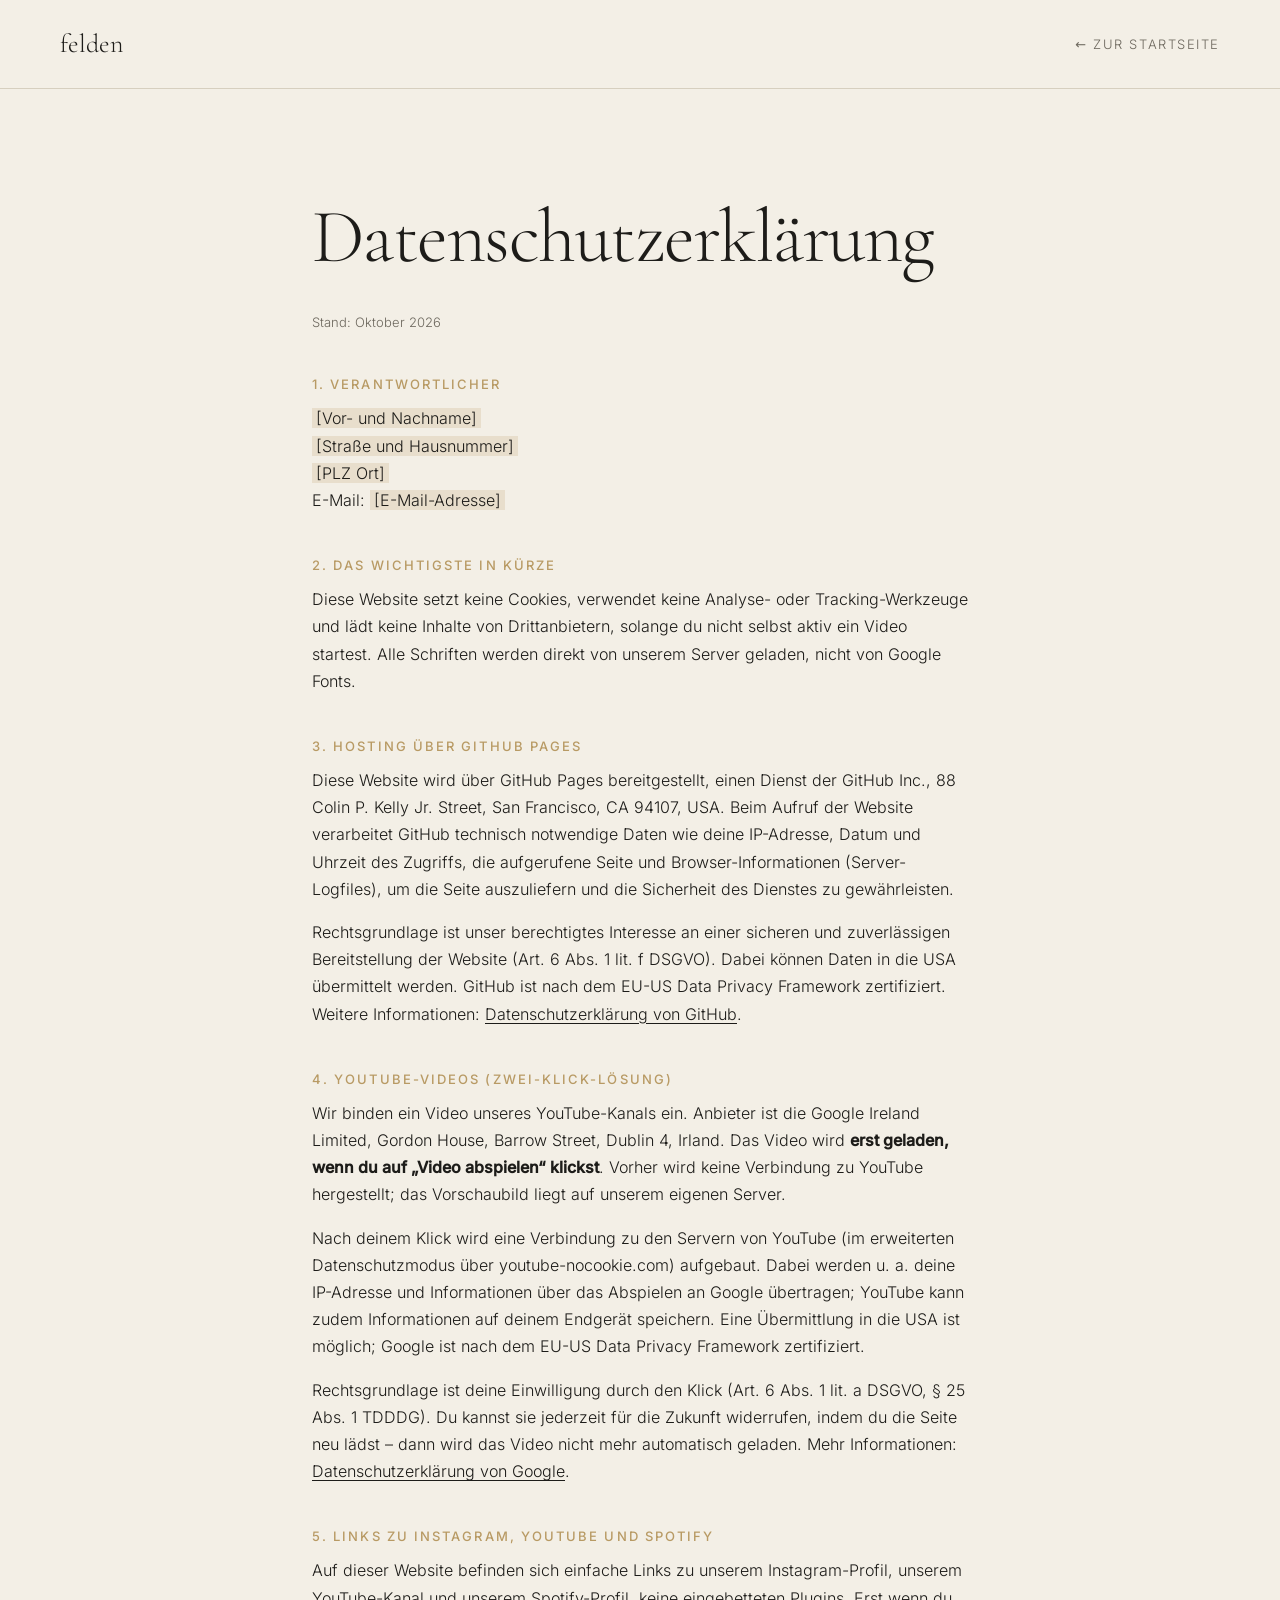
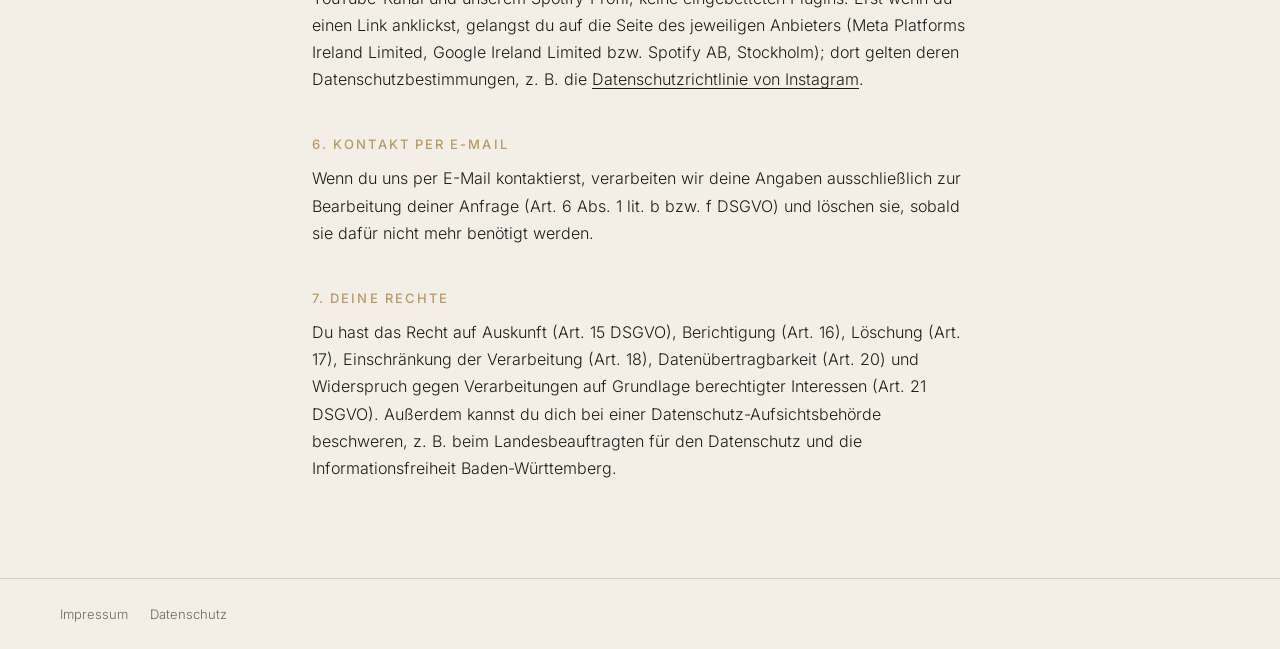
==== datenschutz.html @ 0a85f989 "initial commit" ====
<!doctype html>
<html lang="de">
<head>
<meta charset="utf-8">
<meta name="viewport" content="width=device-width, initial-scale=1">
<meta name="robots" content="noindex">
<title>Datenschutz – felden</title>
<link rel="stylesheet" href="fonts/fonts.css">
<style>
  *{box-sizing:border-box;margin:0;padding:0}
  body{background:#f3efe6;color:#1d1c19;font-family:'Inter',system-ui,sans-serif;font-weight:300;font-size:16px;line-height:1.7;-webkit-font-smoothing:antialiased}
  a{color:inherit;text-underline-offset:3px}
  header{display:flex;justify-content:space-between;align-items:center;padding:22px clamp(16px,5vw,60px);border-bottom:1px solid #d6cfbf}
  header a{text-decoration:none}
  .logo{font-family:'Cormorant Garamond',Georgia,serif;font-size:26px;font-weight:300}
  .back{font-size:13px;letter-spacing:.12em;text-transform:uppercase;color:#6d685e}
  .back:hover{color:#1d1c19}
  main{max-width:720px;margin:0 auto;padding:clamp(56px,9vw,110px) clamp(16px,5vw,32px) 80px}
  h1{font-family:'Cormorant Garamond',Georgia,serif;font-weight:300;font-size:clamp(44px,7vw,76px);line-height:1;letter-spacing:-.02em;margin-bottom:36px;hyphens:manual}
  h2{font-size:13px;font-weight:500;letter-spacing:.16em;text-transform:uppercase;color:#b89a64;margin:40px 0 10px}
  p{margin-bottom:1em}
  p.small{font-size:13px;color:#6d685e}
  mark{background:#b89a6433;color:inherit;padding:0 4px}
  footer{display:flex;gap:22px;padding:24px clamp(16px,5vw,60px);border-top:1px solid #d6cfbf;font-size:13px;color:#6d685e}
  footer a{text-decoration:none}
</style>
</head>
<body>
<header><a class="logo" href="index.html">felden</a><a class="back" href="index.html">← Zur Startseite</a></header>
<main>
<h1>Datenschutz&shy;erklärung</h1>
<p class="small">Stand: Oktober 2026</p>
<h2>1. Verantwortlicher</h2>
<p><mark>[Vor- und Nachname]</mark><br><mark>[Straße und Hausnummer]</mark><br><mark>[PLZ Ort]</mark><br>E-Mail: <mark>[E-Mail-Adresse]</mark></p>
<h2>2. Das Wichtigste in Kürze</h2>
<p>Diese Website setzt keine Cookies, verwendet keine Analyse- oder Tracking-Werkzeuge und lädt keine Inhalte von Drittanbietern, solange du nicht selbst aktiv ein Video startest. Alle Schriften werden direkt von unserem Server geladen, nicht von Google Fonts.</p>
<h2>3. Hosting über GitHub Pages</h2>
<p>Diese Website wird über GitHub Pages bereitgestellt, einen Dienst der GitHub Inc., 88 Colin P. Kelly Jr. Street, San Francisco, CA 94107, USA. Beim Aufruf der Website verarbeitet GitHub technisch notwendige Daten wie deine IP-Adresse, Datum und Uhrzeit des Zugriffs, die aufgerufene Seite und Browser-Informationen (Server-Logfiles), um die Seite auszuliefern und die Sicherheit des Dienstes zu gewährleisten.</p>
<p>Rechtsgrundlage ist unser berechtigtes Interesse an einer sicheren und zuverlässigen Bereitstellung der Website (Art. 6 Abs. 1 lit. f DSGVO). Dabei können Daten in die USA übermittelt werden. GitHub ist nach dem EU-US Data Privacy Framework zertifiziert. Weitere Informationen: <a href="https://docs.github.com/de/site-policy/privacy-policies/github-general-privacy-statement" target="_blank" rel="noopener">Datenschutzerklärung von GitHub</a>.</p>
<h2>4. YouTube-Videos (Zwei-Klick-Lösung)</h2>
<p>Wir binden ein Video unseres YouTube-Kanals ein. Anbieter ist die Google Ireland Limited, Gordon House, Barrow Street, Dublin 4, Irland. Das Video wird <strong>erst geladen, wenn du auf „Video abspielen“ klickst</strong>. Vorher wird keine Verbindung zu YouTube hergestellt; das Vorschaubild liegt auf unserem eigenen Server.</p>
<p>Nach deinem Klick wird eine Verbindung zu den Servern von YouTube (im erweiterten Datenschutzmodus über youtube-nocookie.com) aufgebaut. Dabei werden u.&nbsp;a. deine IP-Adresse und Informationen über das Abspielen an Google übertragen; YouTube kann zudem Informationen auf deinem Endgerät speichern. Eine Übermittlung in die USA ist möglich; Google ist nach dem EU-US Data Privacy Framework zertifiziert.</p>
<p>Rechtsgrundlage ist deine Einwilligung durch den Klick (Art. 6 Abs. 1 lit. a DSGVO, § 25 Abs. 1 TDDDG). Du kannst sie jederzeit für die Zukunft widerrufen, indem du die Seite neu lädst – dann wird das Video nicht mehr automatisch geladen. Mehr Informationen: <a href="https://policies.google.com/privacy?hl=de" target="_blank" rel="noopener">Datenschutzerklärung von Google</a>.</p>
<h2>5. Links zu Instagram, YouTube und Spotify</h2>
<p>Auf dieser Website befinden sich einfache Links zu unserem Instagram-Profil, unserem YouTube-Kanal und unserem Spotify-Profil, keine eingebetteten Plugins. Erst wenn du einen Link anklickst, gelangst du auf die Seite des jeweiligen Anbieters (Meta Platforms Ireland Limited, Google Ireland Limited bzw. Spotify AB, Stockholm); dort gelten deren Datenschutzbestimmungen, z.&nbsp;B. die <a href="https://privacycenter.instagram.com/policy" target="_blank" rel="noopener">Datenschutzrichtlinie von Instagram</a>.</p>
<h2>6. Kontakt per E-Mail</h2>
<p>Wenn du uns per E-Mail kontaktierst, verarbeiten wir deine Angaben ausschließlich zur Bearbeitung deiner Anfrage (Art. 6 Abs. 1 lit. b bzw. f DSGVO) und löschen sie, sobald sie dafür nicht mehr benötigt werden.</p>
<h2>7. Deine Rechte</h2>
<p>Du hast das Recht auf Auskunft (Art. 15 DSGVO), Berichtigung (Art. 16), Löschung (Art. 17), Einschränkung der Verarbeitung (Art. 18), Datenübertragbarkeit (Art. 20) und Widerspruch gegen Verarbeitungen auf Grundlage berechtigter Interessen (Art. 21 DSGVO). Außerdem kannst du dich bei einer Datenschutz-Aufsichtsbehörde beschweren, z.&nbsp;B. beim Landesbeauftragten für den Datenschutz und die Informationsfreiheit Baden-Württemberg.</p>
</main>
<footer><a href="impressum.html">Impressum</a><a href="datenschutz.html">Datenschutz</a></footer>
</body>
</html>
---- fonts/fonts.css ----
/* Lokal gehostete Schriften (SIL Open Font License) – keine Verbindung zu Google */
@font-face{font-family:'Cormorant Garamond';font-style:normal;font-weight:300;font-display:swap;src:url(cormorant-garamond-latin-300-normal.woff2) format('woff2');unicode-range:U+0000-00FF, U+0131, U+0152-0153, U+02BB-02BC, U+02C6, U+02DA, U+02DC, U+0304, U+0308, U+0329, U+2000-206F, U+20AC, U+2122, U+2191, U+2193, U+2212, U+2215, U+FEFF, U+FFFD}
@font-face{font-family:'Cormorant Garamond';font-style:normal;font-weight:400;font-display:swap;src:url(cormorant-garamond-latin-400-normal.woff2) format('woff2');unicode-range:U+0000-00FF, U+0131, U+0152-0153, U+02BB-02BC, U+02C6, U+02DA, U+02DC, U+0304, U+0308, U+0329, U+2000-206F, U+20AC, U+2122, U+2191, U+2193, U+2212, U+2215, U+FEFF, U+FFFD}
@font-face{font-family:'Cormorant Garamond';font-style:italic;font-weight:300;font-display:swap;src:url(cormorant-garamond-latin-300-italic.woff2) format('woff2');unicode-range:U+0000-00FF, U+0131, U+0152-0153, U+02BB-02BC, U+02C6, U+02DA, U+02DC, U+0304, U+0308, U+0329, U+2000-206F, U+20AC, U+2122, U+2191, U+2193, U+2212, U+2215, U+FEFF, U+FFFD}
@font-face{font-family:'Cormorant Garamond';font-style:italic;font-weight:400;font-display:swap;src:url(cormorant-garamond-latin-400-italic.woff2) format('woff2');unicode-range:U+0000-00FF, U+0131, U+0152-0153, U+02BB-02BC, U+02C6, U+02DA, U+02DC, U+0304, U+0308, U+0329, U+2000-206F, U+20AC, U+2122, U+2191, U+2193, U+2212, U+2215, U+FEFF, U+FFFD}
@font-face{font-family:'Inter';font-style:normal;font-weight:300;font-display:swap;src:url(inter-latin-300-normal.woff2) format('woff2');unicode-range:U+0000-00FF, U+0131, U+0152-0153, U+02BB-02BC, U+02C6, U+02DA, U+02DC, U+0304, U+0308, U+0329, U+2000-206F, U+20AC, U+2122, U+2191, U+2193, U+2212, U+2215, U+FEFF, U+FFFD}
@font-face{font-family:'Inter';font-style:normal;font-weight:400;font-display:swap;src:url(inter-latin-400-normal.woff2) format('woff2');unicode-range:U+0000-00FF, U+0131, U+0152-0153, U+02BB-02BC, U+02C6, U+02DA, U+02DC, U+0304, U+0308, U+0329, U+2000-206F, U+20AC, U+2122, U+2191, U+2193, U+2212, U+2215, U+FEFF, U+FFFD}
@font-face{font-family:'Inter';font-style:normal;font-weight:500;font-display:swap;src:url(inter-latin-500-normal.woff2) format('woff2');unicode-range:U+0000-00FF, U+0131, U+0152-0153, U+02BB-02BC, U+02C6, U+02DA, U+02DC, U+0304, U+0308, U+0329, U+2000-206F, U+20AC, U+2122, U+2191, U+2193, U+2212, U+2215, U+FEFF, U+FFFD}
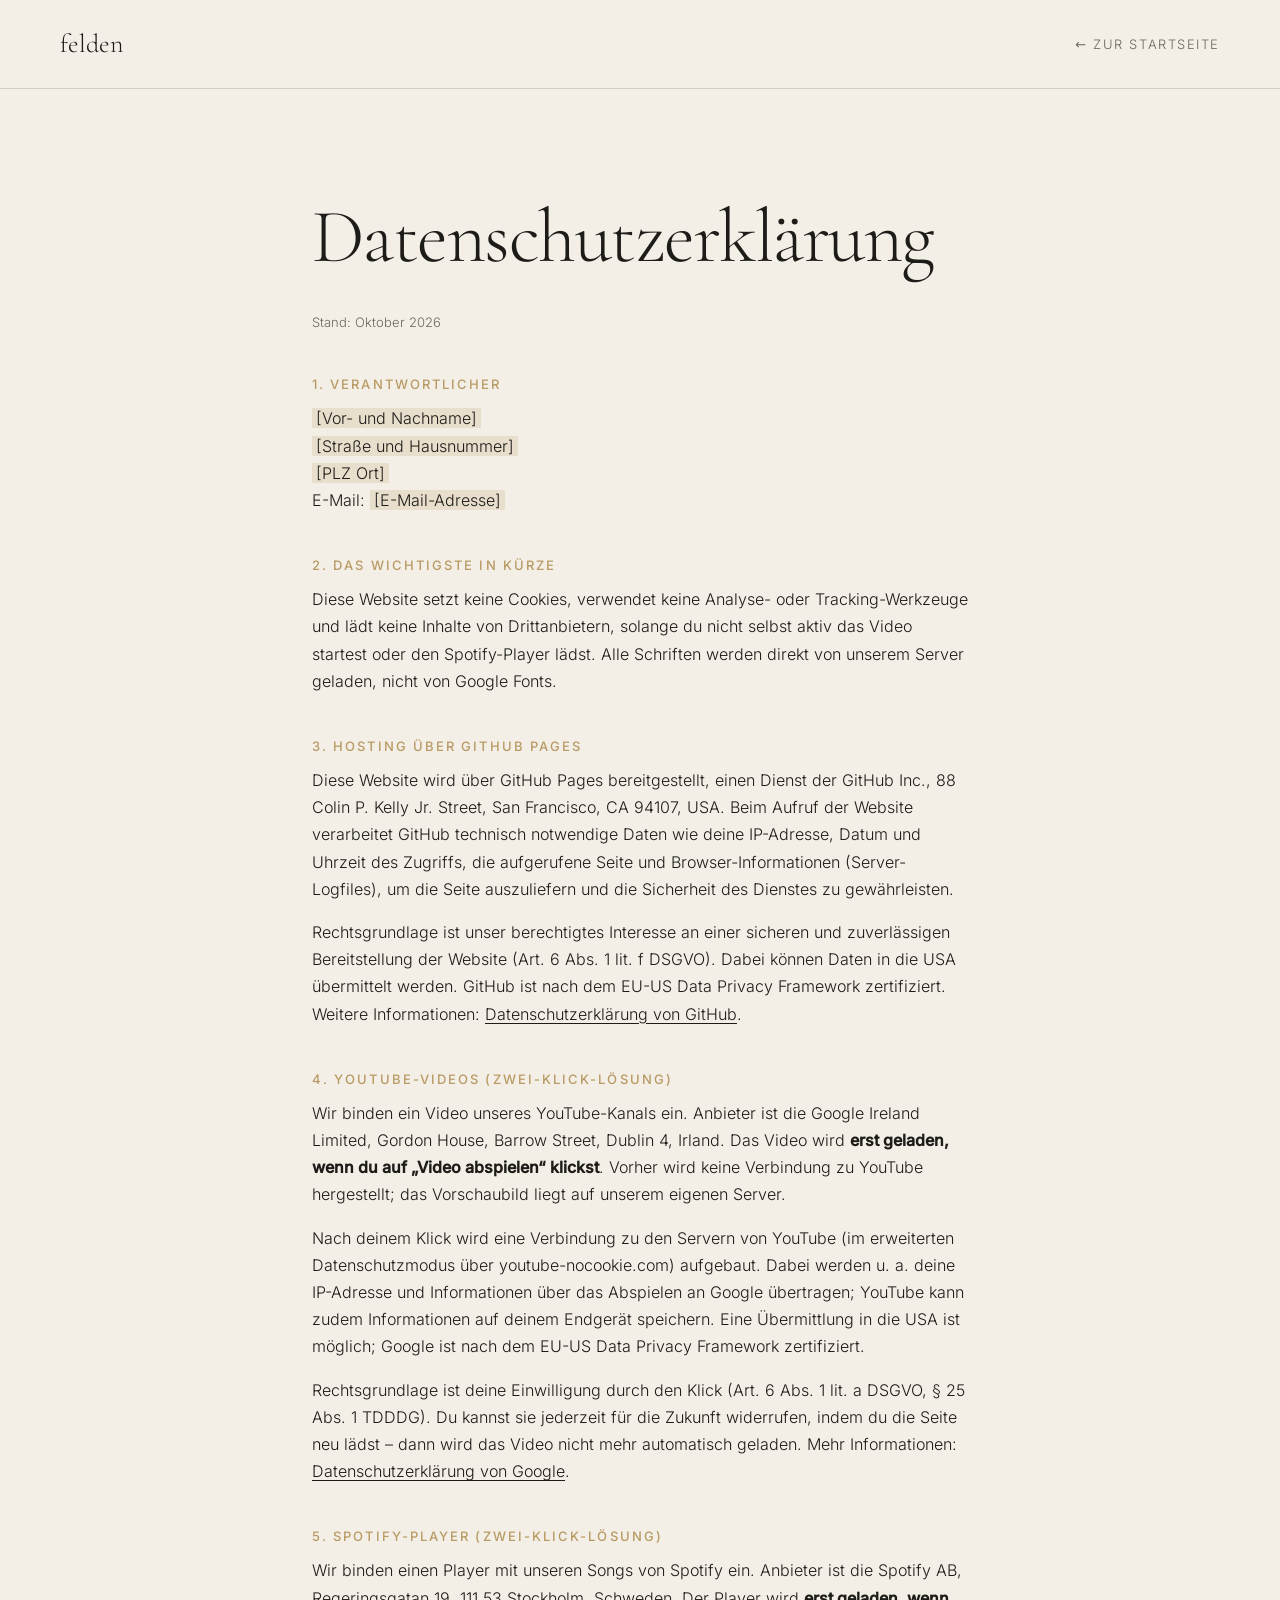
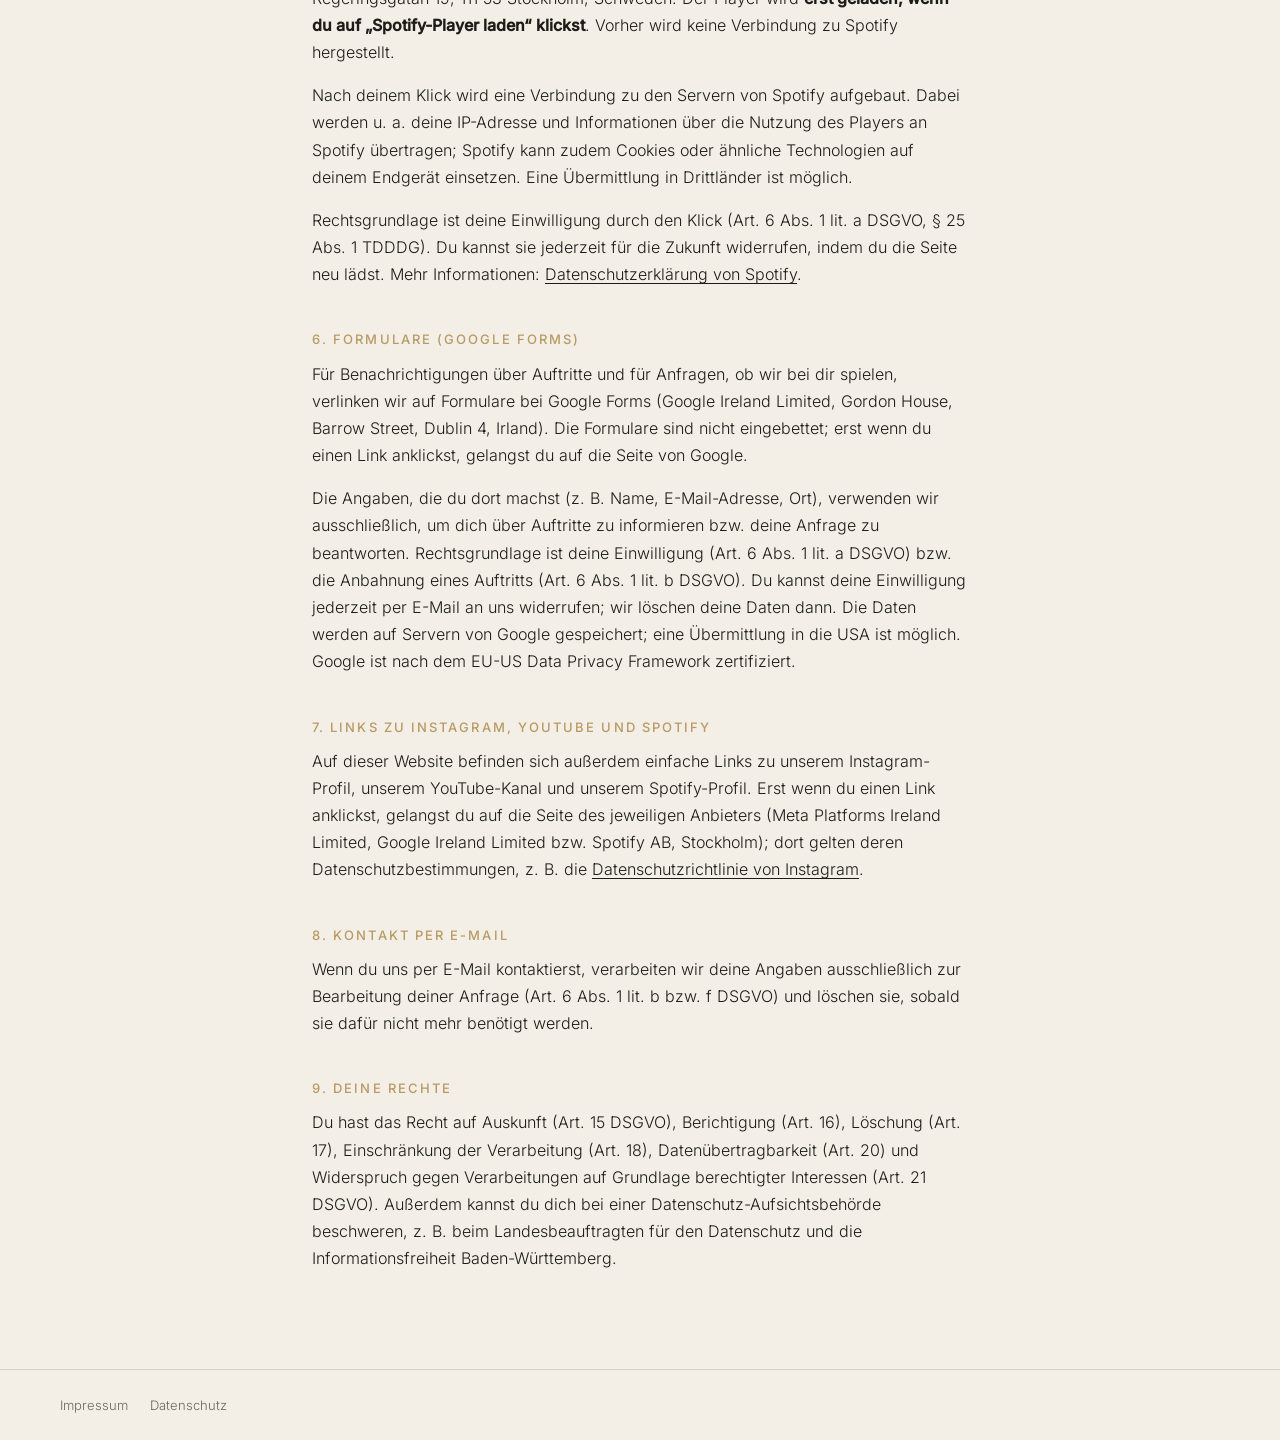
==== commit 33cc08a9: "Version 1: band first, Spotify, dates, forms" ====
--- a/datenschutz.html
+++ b/datenschutz.html
@@ -33,7 +33,7 @@
 <h2>1. Verantwortlicher</h2>
 <p><mark>[Vor- und Nachname]</mark><br><mark>[Straße und Hausnummer]</mark><br><mark>[PLZ Ort]</mark><br>E-Mail: <mark>[E-Mail-Adresse]</mark></p>
 <h2>2. Das Wichtigste in Kürze</h2>
-<p>Diese Website setzt keine Cookies, verwendet keine Analyse- oder Tracking-Werkzeuge und lädt keine Inhalte von Drittanbietern, solange du nicht selbst aktiv ein Video startest. Alle Schriften werden direkt von unserem Server geladen, nicht von Google Fonts.</p>
+<p>Diese Website setzt keine Cookies, verwendet keine Analyse- oder Tracking-Werkzeuge und lädt keine Inhalte von Drittanbietern, solange du nicht selbst aktiv das Video startest oder den Spotify-Player lädst. Alle Schriften werden direkt von unserem Server geladen, nicht von Google Fonts.</p>
 <h2>3. Hosting über GitHub Pages</h2>
 <p>Diese Website wird über GitHub Pages bereitgestellt, einen Dienst der GitHub Inc., 88 Colin P. Kelly Jr. Street, San Francisco, CA 94107, USA. Beim Aufruf der Website verarbeitet GitHub technisch notwendige Daten wie deine IP-Adresse, Datum und Uhrzeit des Zugriffs, die aufgerufene Seite und Browser-Informationen (Server-Logfiles), um die Seite auszuliefern und die Sicherheit des Dienstes zu gewährleisten.</p>
 <p>Rechtsgrundlage ist unser berechtigtes Interesse an einer sicheren und zuverlässigen Bereitstellung der Website (Art. 6 Abs. 1 lit. f DSGVO). Dabei können Daten in die USA übermittelt werden. GitHub ist nach dem EU-US Data Privacy Framework zertifiziert. Weitere Informationen: <a href="https://docs.github.com/de/site-policy/privacy-policies/github-general-privacy-statement" target="_blank" rel="noopener">Datenschutzerklärung von GitHub</a>.</p>
@@ -41,11 +41,18 @@
 <p>Wir binden ein Video unseres YouTube-Kanals ein. Anbieter ist die Google Ireland Limited, Gordon House, Barrow Street, Dublin 4, Irland. Das Video wird <strong>erst geladen, wenn du auf „Video abspielen“ klickst</strong>. Vorher wird keine Verbindung zu YouTube hergestellt; das Vorschaubild liegt auf unserem eigenen Server.</p>
 <p>Nach deinem Klick wird eine Verbindung zu den Servern von YouTube (im erweiterten Datenschutzmodus über youtube-nocookie.com) aufgebaut. Dabei werden u.&nbsp;a. deine IP-Adresse und Informationen über das Abspielen an Google übertragen; YouTube kann zudem Informationen auf deinem Endgerät speichern. Eine Übermittlung in die USA ist möglich; Google ist nach dem EU-US Data Privacy Framework zertifiziert.</p>
 <p>Rechtsgrundlage ist deine Einwilligung durch den Klick (Art. 6 Abs. 1 lit. a DSGVO, § 25 Abs. 1 TDDDG). Du kannst sie jederzeit für die Zukunft widerrufen, indem du die Seite neu lädst – dann wird das Video nicht mehr automatisch geladen. Mehr Informationen: <a href="https://policies.google.com/privacy?hl=de" target="_blank" rel="noopener">Datenschutzerklärung von Google</a>.</p>
-<h2>5. Links zu Instagram, YouTube und Spotify</h2>
-<p>Auf dieser Website befinden sich einfache Links zu unserem Instagram-Profil, unserem YouTube-Kanal und unserem Spotify-Profil, keine eingebetteten Plugins. Erst wenn du einen Link anklickst, gelangst du auf die Seite des jeweiligen Anbieters (Meta Platforms Ireland Limited, Google Ireland Limited bzw. Spotify AB, Stockholm); dort gelten deren Datenschutzbestimmungen, z.&nbsp;B. die <a href="https://privacycenter.instagram.com/policy" target="_blank" rel="noopener">Datenschutzrichtlinie von Instagram</a>.</p>
-<h2>6. Kontakt per E-Mail</h2>
+<h2>5. Spotify-Player (Zwei-Klick-Lösung)</h2>
+<p>Wir binden einen Player mit unseren Songs von Spotify ein. Anbieter ist die Spotify AB, Regeringsgatan 19, 111 53 Stockholm, Schweden. Der Player wird <strong>erst geladen, wenn du auf „Spotify-Player laden“ klickst</strong>. Vorher wird keine Verbindung zu Spotify hergestellt.</p>
+<p>Nach deinem Klick wird eine Verbindung zu den Servern von Spotify aufgebaut. Dabei werden u.&nbsp;a. deine IP-Adresse und Informationen über die Nutzung des Players an Spotify übertragen; Spotify kann zudem Cookies oder ähnliche Technologien auf deinem Endgerät einsetzen. Eine Übermittlung in Drittländer ist möglich.</p>
+<p>Rechtsgrundlage ist deine Einwilligung durch den Klick (Art. 6 Abs. 1 lit. a DSGVO, § 25 Abs. 1 TDDDG). Du kannst sie jederzeit für die Zukunft widerrufen, indem du die Seite neu lädst. Mehr Informationen: <a href="https://www.spotify.com/de/legal/privacy-policy/" target="_blank" rel="noopener">Datenschutzerklärung von Spotify</a>.</p>
+<h2>6. Formulare (Google Forms)</h2>
+<p>Für Benachrichtigungen über Auftritte und für Anfragen, ob wir bei dir spielen, verlinken wir auf Formulare bei Google Forms (Google Ireland Limited, Gordon House, Barrow Street, Dublin 4, Irland). Die Formulare sind nicht eingebettet; erst wenn du einen Link anklickst, gelangst du auf die Seite von Google.</p>
+<p>Die Angaben, die du dort machst (z.&nbsp;B. Name, E-Mail-Adresse, Ort), verwenden wir ausschließlich, um dich über Auftritte zu informieren bzw. deine Anfrage zu beantworten. Rechtsgrundlage ist deine Einwilligung (Art. 6 Abs. 1 lit. a DSGVO) bzw. die Anbahnung eines Auftritts (Art. 6 Abs. 1 lit. b DSGVO). Du kannst deine Einwilligung jederzeit per E-Mail an uns widerrufen; wir löschen deine Daten dann. Die Daten werden auf Servern von Google gespeichert; eine Übermittlung in die USA ist möglich. Google ist nach dem EU-US Data Privacy Framework zertifiziert.</p>
+<h2>7. Links zu Instagram, YouTube und Spotify</h2>
+<p>Auf dieser Website befinden sich außerdem einfache Links zu unserem Instagram-Profil, unserem YouTube-Kanal und unserem Spotify-Profil. Erst wenn du einen Link anklickst, gelangst du auf die Seite des jeweiligen Anbieters (Meta Platforms Ireland Limited, Google Ireland Limited bzw. Spotify AB, Stockholm); dort gelten deren Datenschutzbestimmungen, z.&nbsp;B. die <a href="https://privacycenter.instagram.com/policy" target="_blank" rel="noopener">Datenschutzrichtlinie von Instagram</a>.</p>
+<h2>8. Kontakt per E-Mail</h2>
 <p>Wenn du uns per E-Mail kontaktierst, verarbeiten wir deine Angaben ausschließlich zur Bearbeitung deiner Anfrage (Art. 6 Abs. 1 lit. b bzw. f DSGVO) und löschen sie, sobald sie dafür nicht mehr benötigt werden.</p>
-<h2>7. Deine Rechte</h2>
+<h2>9. Deine Rechte</h2>
 <p>Du hast das Recht auf Auskunft (Art. 15 DSGVO), Berichtigung (Art. 16), Löschung (Art. 17), Einschränkung der Verarbeitung (Art. 18), Datenübertragbarkeit (Art. 20) und Widerspruch gegen Verarbeitungen auf Grundlage berechtigter Interessen (Art. 21 DSGVO). Außerdem kannst du dich bei einer Datenschutz-Aufsichtsbehörde beschweren, z.&nbsp;B. beim Landesbeauftragten für den Datenschutz und die Informationsfreiheit Baden-Württemberg.</p>
 </main>
 <footer><a href="impressum.html">Impressum</a><a href="datenschutz.html">Datenschutz</a></footer>
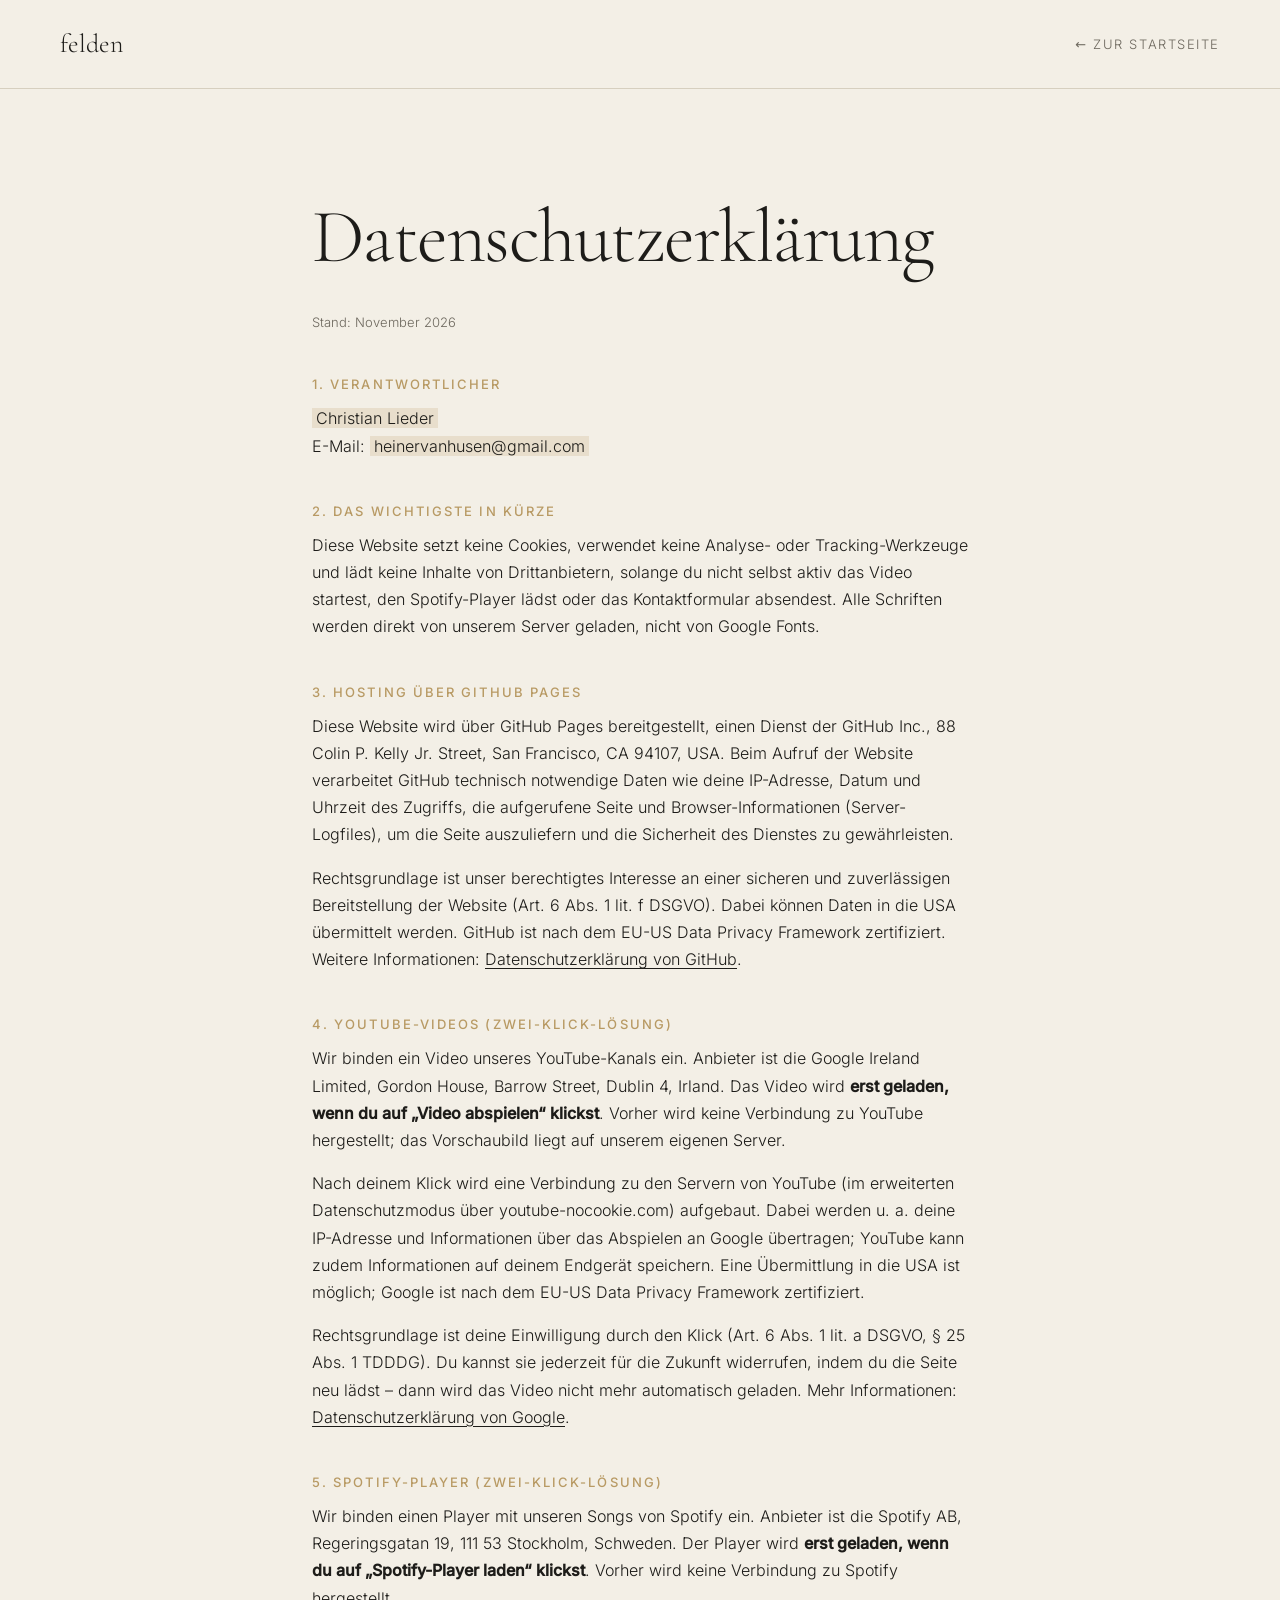
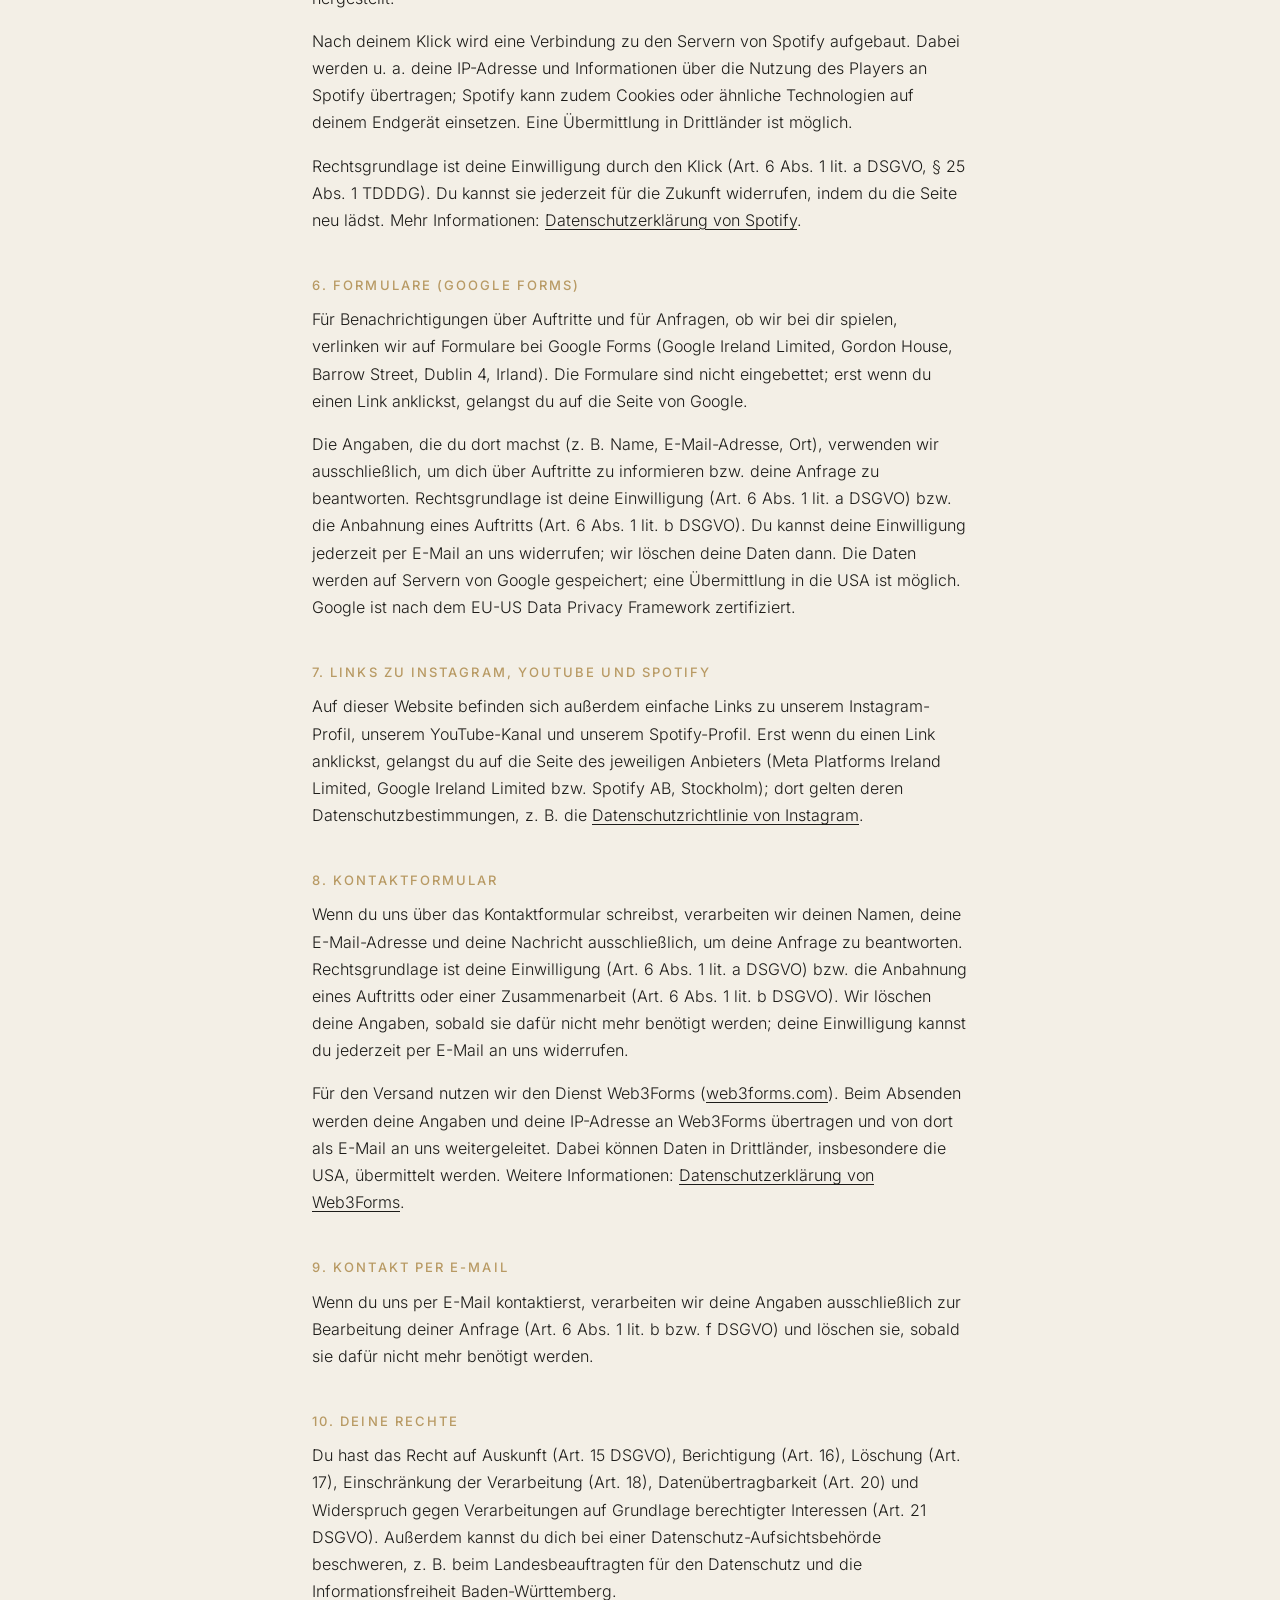
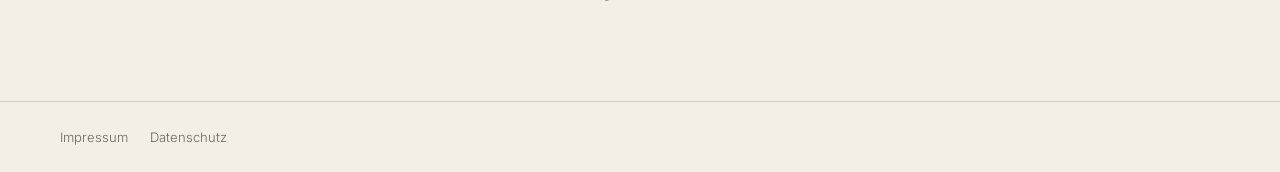
==== commit 1bb23a40: "Minor updates to Datenschutz und Impressum" ====
--- a/datenschutz.html
+++ b/datenschutz.html
@@ -29,11 +29,11 @@
 <header><a class="logo" href="index.html">felden</a><a class="back" href="index.html">← Zur Startseite</a></header>
 <main>
 <h1>Datenschutz&shy;erklärung</h1>
-<p class="small">Stand: Oktober 2026</p>
+<p class="small">Stand: November 2026</p>
 <h2>1. Verantwortlicher</h2>
-<p><mark>[Vor- und Nachname]</mark><br><mark>[Straße und Hausnummer]</mark><br><mark>[PLZ Ort]</mark><br>E-Mail: <mark>[E-Mail-Adresse]</mark></p>
+<p><mark>Christian Lieder</mark><br>E-Mail: <mark>heinervanhusen@gmail.com</mark></p>
 <h2>2. Das Wichtigste in Kürze</h2>
-<p>Diese Website setzt keine Cookies, verwendet keine Analyse- oder Tracking-Werkzeuge und lädt keine Inhalte von Drittanbietern, solange du nicht selbst aktiv das Video startest oder den Spotify-Player lädst. Alle Schriften werden direkt von unserem Server geladen, nicht von Google Fonts.</p>
+<p>Diese Website setzt keine Cookies, verwendet keine Analyse- oder Tracking-Werkzeuge und lädt keine Inhalte von Drittanbietern, solange du nicht selbst aktiv das Video startest, den Spotify-Player lädst oder das Kontaktformular absendest. Alle Schriften werden direkt von unserem Server geladen, nicht von Google Fonts.</p>
 <h2>3. Hosting über GitHub Pages</h2>
 <p>Diese Website wird über GitHub Pages bereitgestellt, einen Dienst der GitHub Inc., 88 Colin P. Kelly Jr. Street, San Francisco, CA 94107, USA. Beim Aufruf der Website verarbeitet GitHub technisch notwendige Daten wie deine IP-Adresse, Datum und Uhrzeit des Zugriffs, die aufgerufene Seite und Browser-Informationen (Server-Logfiles), um die Seite auszuliefern und die Sicherheit des Dienstes zu gewährleisten.</p>
 <p>Rechtsgrundlage ist unser berechtigtes Interesse an einer sicheren und zuverlässigen Bereitstellung der Website (Art. 6 Abs. 1 lit. f DSGVO). Dabei können Daten in die USA übermittelt werden. GitHub ist nach dem EU-US Data Privacy Framework zertifiziert. Weitere Informationen: <a href="https://docs.github.com/de/site-policy/privacy-policies/github-general-privacy-statement" target="_blank" rel="noopener">Datenschutzerklärung von GitHub</a>.</p>
@@ -50,9 +50,12 @@
 <p>Die Angaben, die du dort machst (z.&nbsp;B. Name, E-Mail-Adresse, Ort), verwenden wir ausschließlich, um dich über Auftritte zu informieren bzw. deine Anfrage zu beantworten. Rechtsgrundlage ist deine Einwilligung (Art. 6 Abs. 1 lit. a DSGVO) bzw. die Anbahnung eines Auftritts (Art. 6 Abs. 1 lit. b DSGVO). Du kannst deine Einwilligung jederzeit per E-Mail an uns widerrufen; wir löschen deine Daten dann. Die Daten werden auf Servern von Google gespeichert; eine Übermittlung in die USA ist möglich. Google ist nach dem EU-US Data Privacy Framework zertifiziert.</p>
 <h2>7. Links zu Instagram, YouTube und Spotify</h2>
 <p>Auf dieser Website befinden sich außerdem einfache Links zu unserem Instagram-Profil, unserem YouTube-Kanal und unserem Spotify-Profil. Erst wenn du einen Link anklickst, gelangst du auf die Seite des jeweiligen Anbieters (Meta Platforms Ireland Limited, Google Ireland Limited bzw. Spotify AB, Stockholm); dort gelten deren Datenschutzbestimmungen, z.&nbsp;B. die <a href="https://privacycenter.instagram.com/policy" target="_blank" rel="noopener">Datenschutzrichtlinie von Instagram</a>.</p>
-<h2>8. Kontakt per E-Mail</h2>
+<h2>8. Kontaktformular</h2>
+<p>Wenn du uns über das Kontaktformular schreibst, verarbeiten wir deinen Namen, deine E-Mail-Adresse und deine Nachricht ausschließlich, um deine Anfrage zu beantworten. Rechtsgrundlage ist deine Einwilligung (Art. 6 Abs. 1 lit. a DSGVO) bzw. die Anbahnung eines Auftritts oder einer Zusammenarbeit (Art. 6 Abs. 1 lit. b DSGVO). Wir löschen deine Angaben, sobald sie dafür nicht mehr benötigt werden; deine Einwilligung kannst du jederzeit per E-Mail an uns widerrufen.</p>
+<p>Für den Versand nutzen wir den Dienst Web3Forms (<a href="https://web3forms.com" target="_blank" rel="noopener">web3forms.com</a>). Beim Absenden werden deine Angaben und deine IP-Adresse an Web3Forms übertragen und von dort als E-Mail an uns weitergeleitet. Dabei können Daten in Drittländer, insbesondere die USA, übermittelt werden. Weitere Informationen: <a href="https://web3forms.com/privacy" target="_blank" rel="noopener">Datenschutzerklärung von Web3Forms</a>.</p>
+<h2>9. Kontakt per E-Mail</h2>
 <p>Wenn du uns per E-Mail kontaktierst, verarbeiten wir deine Angaben ausschließlich zur Bearbeitung deiner Anfrage (Art. 6 Abs. 1 lit. b bzw. f DSGVO) und löschen sie, sobald sie dafür nicht mehr benötigt werden.</p>
-<h2>9. Deine Rechte</h2>
+<h2>10. Deine Rechte</h2>
 <p>Du hast das Recht auf Auskunft (Art. 15 DSGVO), Berichtigung (Art. 16), Löschung (Art. 17), Einschränkung der Verarbeitung (Art. 18), Datenübertragbarkeit (Art. 20) und Widerspruch gegen Verarbeitungen auf Grundlage berechtigter Interessen (Art. 21 DSGVO). Außerdem kannst du dich bei einer Datenschutz-Aufsichtsbehörde beschweren, z.&nbsp;B. beim Landesbeauftragten für den Datenschutz und die Informationsfreiheit Baden-Württemberg.</p>
 </main>
 <footer><a href="impressum.html">Impressum</a><a href="datenschutz.html">Datenschutz</a></footer>
